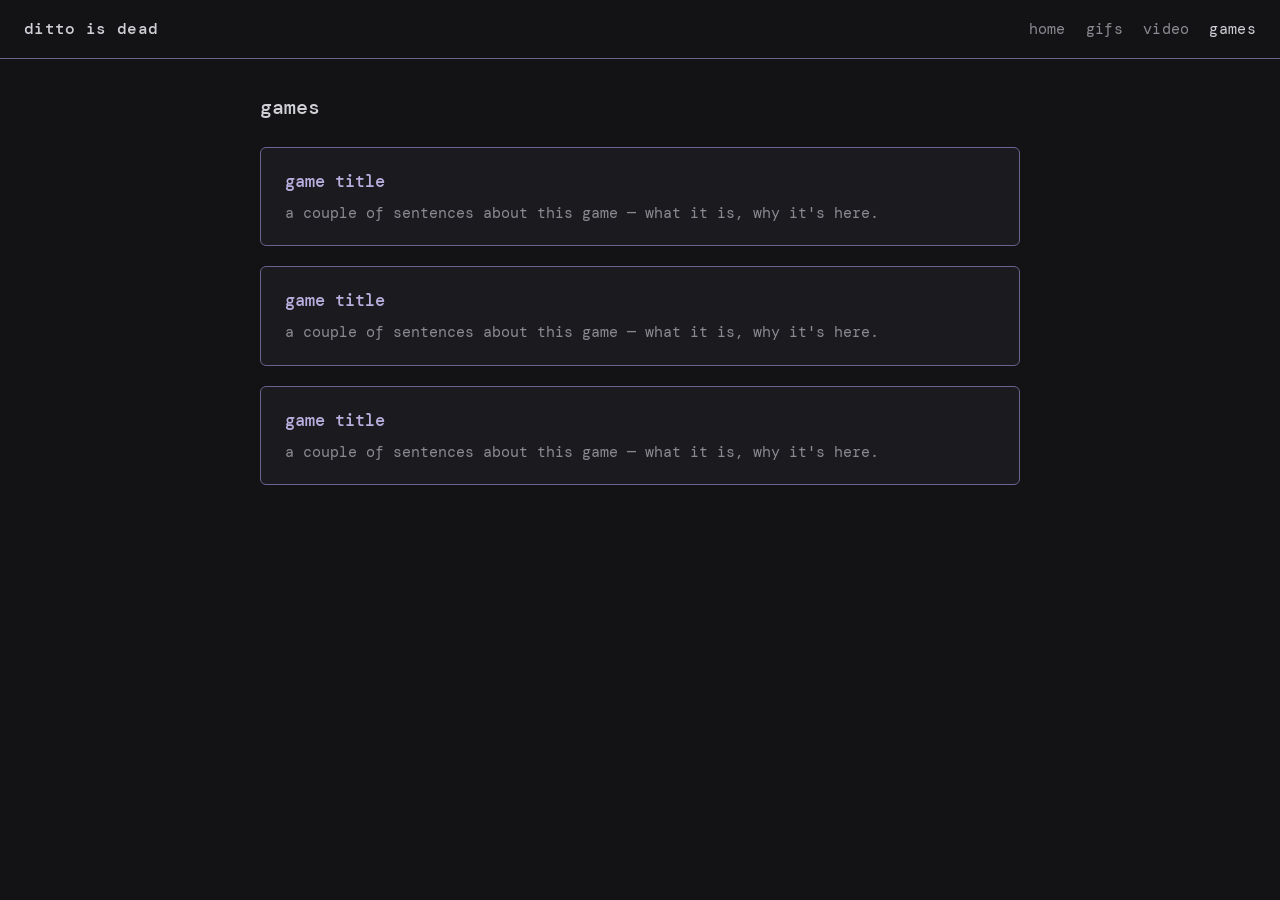
==== games.html @ 66c619e5 "upload website" ====
<!DOCTYPE html>
<html lang="en">
<head>
  <meta charset="UTF-8">
  <meta name="viewport" content="width=device-width, initial-scale=1.0">
  <title>ditto is dead</title>
  <link rel="preconnect" href="https://fonts.googleapis.com">
  <link rel="preconnect" href="https://fonts.gstatic.com" crossorigin>
  <link href="https://fonts.googleapis.com/css2?family=DM+Mono:wght@300;400;500&display=swap" rel="stylesheet">
  <link rel="stylesheet" href="style.css">
</head>
<body>
  <header class="site-header">
    <a class="logo" href="index.html">
      ditto is dead
    </a>
    <nav class="nav">
      <a href="index.html">home</a>
      <a href="gifs.html">gifs</a>
      <a href="video.html">video</a>
      <a href="games.html" aria-current="page">games</a>
    </nav>
  </header>

  <main class="page">
    <div class="page-inner">
      <h1 class="page-title">games</h1>

      <div class="game-list">
        <!-- To add a game: copy one <article> block, set the link and text. -->
        <article class="game-item">
          <h2><a href="#">game title</a></h2>
          <p>a couple of sentences about this game — what it is, why it's here.</p>
        </article>

        <article class="game-item">
          <h2><a href="#">game title</a></h2>
          <p>a couple of sentences about this game — what it is, why it's here.</p>
        </article>

        <article class="game-item">
          <h2><a href="#">game title</a></h2>
          <p>a couple of sentences about this game — what it is, why it's here.</p>
        </article>
      </div>
    </div>
  </main>
</body>
</html>
---- style.css ----
/* ---- Theme ---- */
:root {
  --bg:        #131316;   /* near-black background */
  --panel:     #1b1b1f;   /* slightly lifted surface */
  --text:      #cfcfd6;   /* light grey text */
  --text-dim:  #8a8a92;   /* secondary grey */
  --border:    #6f6291;   /* muted purple edges */
  --border-soft: #3a3550; /* quieter purple for inner lines */
  --link:      #b9aede;   /* desaturated purple for links */
}

* { box-sizing: border-box; }

html { -webkit-text-size-adjust: 100%; }

body {
  margin: 0;
  min-height: 100vh;
  display: flex;
  flex-direction: column;
  background: var(--bg);
  color: var(--text);
  font-family: "DM Mono", ui-monospace, "SF Mono", Menlo, Consolas, monospace;
  font-size: 16px;
  line-height: 1.6;
}

/* ---- Header / logo ---- */
.site-header {
  display: flex;
  align-items: center;
  justify-content: space-between;
  gap: 1rem;
  padding: 1rem 1.5rem;
  border-bottom: 1px solid var(--border);
}

.logo {
  color: var(--text);
  font-weight: 500;
  letter-spacing: 0.02em;
  text-decoration: none;
}

.logo:hover { text-decoration: none; }

.logo img {
  display: block;
  height: 40px;
  width: auto;
}

.nav {
  display: flex;
  gap: 1.25rem;
  font-size: 0.95rem;
}

.nav a {
  color: var(--text-dim);
  text-decoration: none;
  letter-spacing: 0.02em;
}

.nav a:hover,
.nav a:focus,
.nav a[aria-current="page"] {
  color: var(--text);
}

/* ---- Front page: centered box ---- */
.center-wrap {
  flex: 1;
  display: flex;
  align-items: center;
  justify-content: center;
  padding: 2rem 1.5rem;
}

.card {
  width: 100%;
  max-width: 460px;
  background: var(--panel);
  border: 1px solid var(--border);
  border-radius: 6px;
  padding: 2rem 2.25rem;
}

.card h1 {
  margin: 0 0 0.75rem;
  font-size: 1.5rem;
  font-weight: 500;
  color: var(--text);
}

.card p {
  margin: 0 0 1.25rem;
  color: var(--text-dim);
}

.contact {
  margin: 0 0 1.5rem;
  padding: 0;
  list-style: none;
}

.contact li {
  margin: 0 0 0.4rem;
}

.contact .label {
  display: inline-block;
  width: 5.5rem;
  color: var(--text-dim);
}

.links {
  display: flex;
  flex-wrap: wrap;
  gap: 0.75rem 1.25rem;
  margin: 0;
  padding-top: 1.25rem;
  border-top: 1px solid var(--border-soft);
}

a, .links a {
  color: var(--link);
  text-decoration: none;
}

a:hover, a:focus { text-decoration: underline; }

/* ---- Gallery page ---- */
.gallery-main {
  flex: 1;
  padding: 1.5rem;
  overflow-y: auto;
}

.grid {
  display: grid;
  grid-template-columns: repeat(auto-fill, minmax(180px, 1fr));
  gap: 1rem;
}

.grid figure {
  margin: 0;
  border: 1px solid var(--border);
  border-radius: 6px;
  overflow: hidden;
  background: var(--panel);
}

.grid img {
  display: block;
  width: 100%;
  height: 180px;
  object-fit: cover;
}

/* ---- Accessibility / motion ---- */
a:focus-visible,
.nav a:focus-visible {
  outline: 2px solid var(--link);
  outline-offset: 2px;
}

@media (prefers-reduced-motion: reduce) {
  * { scroll-behavior: auto; }
}

/* ---- Small screens ---- */
@media (max-width: 480px) {
  .card { padding: 1.5rem 1.5rem; }
  .grid { grid-template-columns: repeat(auto-fill, minmax(140px, 1fr)); }
}

/* ---- Lightbox (pure CSS, uses :target) ---- */
.grid a { display: block; }

.lightbox {
  position: fixed;
  inset: 0;
  z-index: 20;
  display: none;
  align-items: center;
  justify-content: center;
  padding: 2.5rem;
  background: rgba(10, 10, 12, 0.92);
  cursor: zoom-out;
}

.lightbox:target { display: flex; }

.lightbox img {
  max-width: 100%;
  max-height: 100%;
  width: auto;
  height: auto;
  object-fit: contain;        /* full image, never cropped */
  border: 1px solid var(--border);
  background: var(--panel);
}

.lightbox .close {
  position: absolute;
  top: 1rem;
  right: 1.25rem;
  font-size: 1.75rem;
  line-height: 1;
  color: var(--text-dim);
  text-decoration: none;
}

.lightbox .close:hover { color: var(--text); }

/* ---- Content pages (video, games) ---- */
.page {
  flex: 1;
  padding: 2rem 1.5rem;
  overflow-y: auto;
}

.page-inner {
  max-width: 760px;
  margin: 0 auto;
}

.page-title {
  margin: 0 0 1.5rem;
  font-size: 1.25rem;
  font-weight: 500;
  color: var(--text);
}

/* ---- Video page ---- */
.video-list {
  display: flex;
  flex-direction: column;
  gap: 2rem;
}

.video-frame {
  position: relative;
  aspect-ratio: 16 / 9;
  border: 1px solid var(--border);
  border-radius: 6px;
  overflow: hidden;
  background: var(--panel);
}

.video-frame iframe {
  position: absolute;
  inset: 0;
  width: 100%;
  height: 100%;
  border: 0;
}

.video-item h2 {
  margin: 0.75rem 0 0;
  font-size: 1rem;
  font-weight: 500;
  color: var(--text);
}

.video-item p {
  margin: 0.25rem 0 0;
  color: var(--text-dim);
  font-size: 0.95rem;
}

/* ---- Games page ---- */
.game-list {
  display: flex;
  flex-direction: column;
  gap: 1.25rem;
}

.game-item {
  border: 1px solid var(--border);
  border-radius: 6px;
  background: var(--panel);
  padding: 1.25rem 1.5rem;
}

.game-item h2 {
  margin: 0 0 0.4rem;
  font-size: 1.05rem;
  font-weight: 500;
}

.game-item h2 a { color: var(--link); }

.game-item p {
  margin: 0;
  color: var(--text-dim);
  font-size: 0.95rem;
}
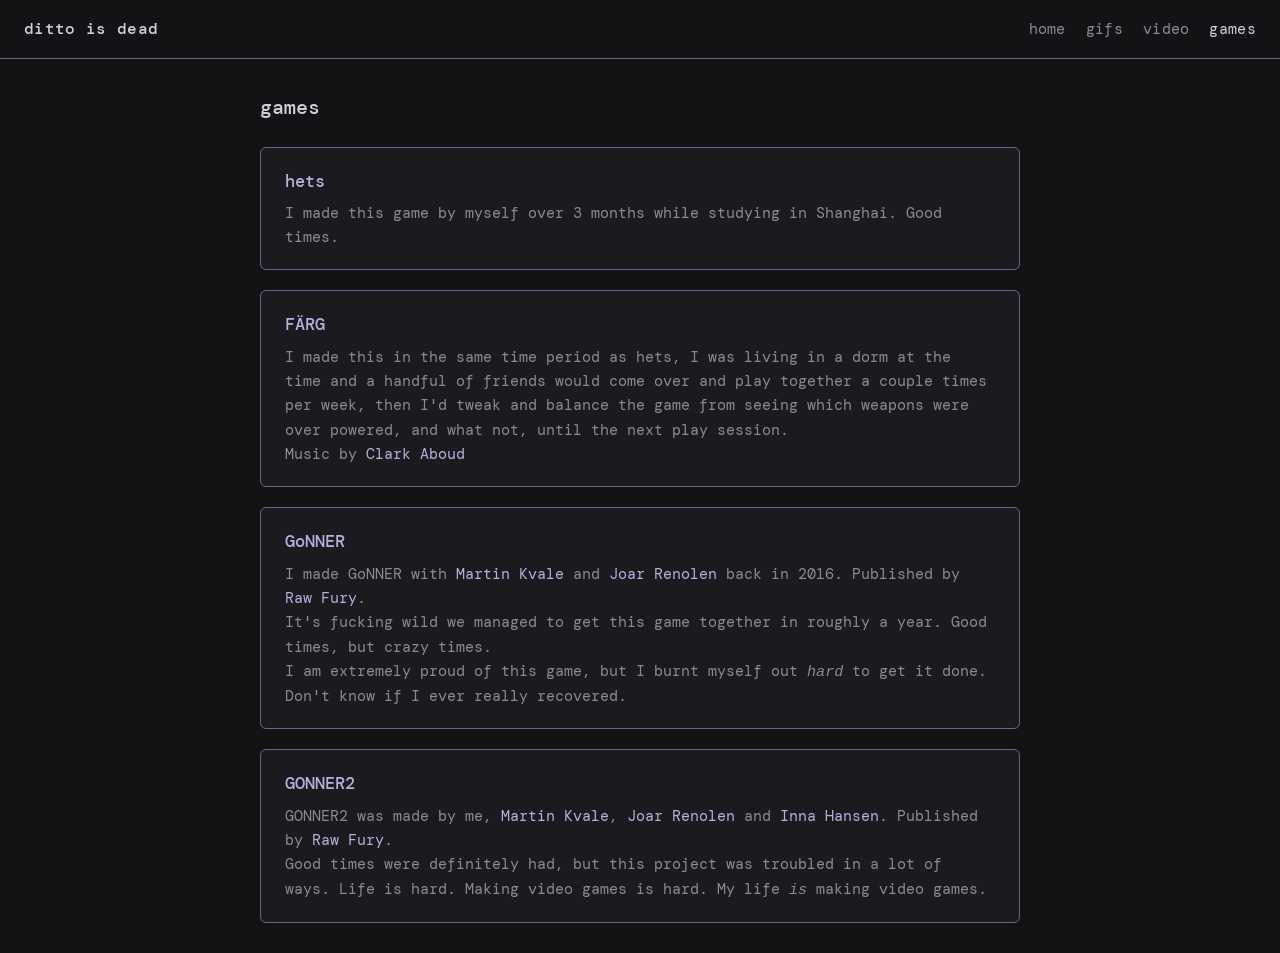
==== commit d8222341: "update video embed" ====
--- a/games.html
+++ b/games.html
@@ -28,20 +28,31 @@
 
       <div class="game-list">
         <!-- To add a game: copy one <article> block, set the link and text. -->
+
         <article class="game-item">
-          <h2><a href="#">game title</a></h2>
-          <p>a couple of sentences about this game — what it is, why it's here.</p>
+          <h2><a href="https://ditto.itch.io/hets">hets</a></h2>
+          <p>I made this game by myself over 3 months while studying in Shanghai. Good times.</p>
         </article>
 
         <article class="game-item">
-          <h2><a href="#">game title</a></h2>
-          <p>a couple of sentences about this game — what it is, why it's here.</p>
+          <h2><a href="https://ditto.itch.io/farg">FÄRG</a></h2>
+          <p>I made this in the same time period as hets, I was living in a dorm at the time and a handful of friends would come over and play together a couple times per week, then I'd tweak and balance the game from seeing which weapons were over powered, and what not, until the next play session.</p>
+          <p>Music by <a href="https://clarkaboud.com/">Clark Aboud</a></p>
         </article>
 
         <article class="game-item">
-          <h2><a href="#">game title</a></h2>
-          <p>a couple of sentences about this game — what it is, why it's here.</p>
+          <h2><a href="https://store.steampowered.com/app/437570/GoNNER/">GoNNER</a></h2>
+          <p>I made GoNNER with <a href="https://bsky.app/profile/lydmartin.bsky.social">Martin Kvale</a> and <a href="https://www.joarrenolen.com/">Joar Renolen</a> back in 2016. Published by <a href="https://rawfury.com/">Raw Fury</a>.</p>
+          <p>It's fucking wild we managed to get this game together in roughly a year. Good times, but crazy times.</p>
+          <p>I am extremely proud of this game, but I burnt myself out <i>hard</i> to get it done. Don't know if I ever really recovered.</p>
         </article>
+
+        <article class="game-item">
+          <h2><a href="https://store.steampowered.com/app/1117670/GONNER2/">GONNER2</a></h2>
+          <p>GONNER2 was made by me, <a href="https://bsky.app/profile/lydmartin.bsky.social">Martin Kvale</a>, <a href="https://www.joarrenolen.com/">Joar Renolen</a> and <a href="https://bsky.app/profile/innana.bsky.social">Inna Hansen</a>. Published by <a href="https://rawfury.com/">Raw Fury</a>.</p>
+          <p>Good times were definitely had, but this project was troubled in a lot of ways. Life is hard. Making video games is hard. My life <i>is</i> making video games.</p>
+        </article>
+
       </div>
     </div>
   </main>
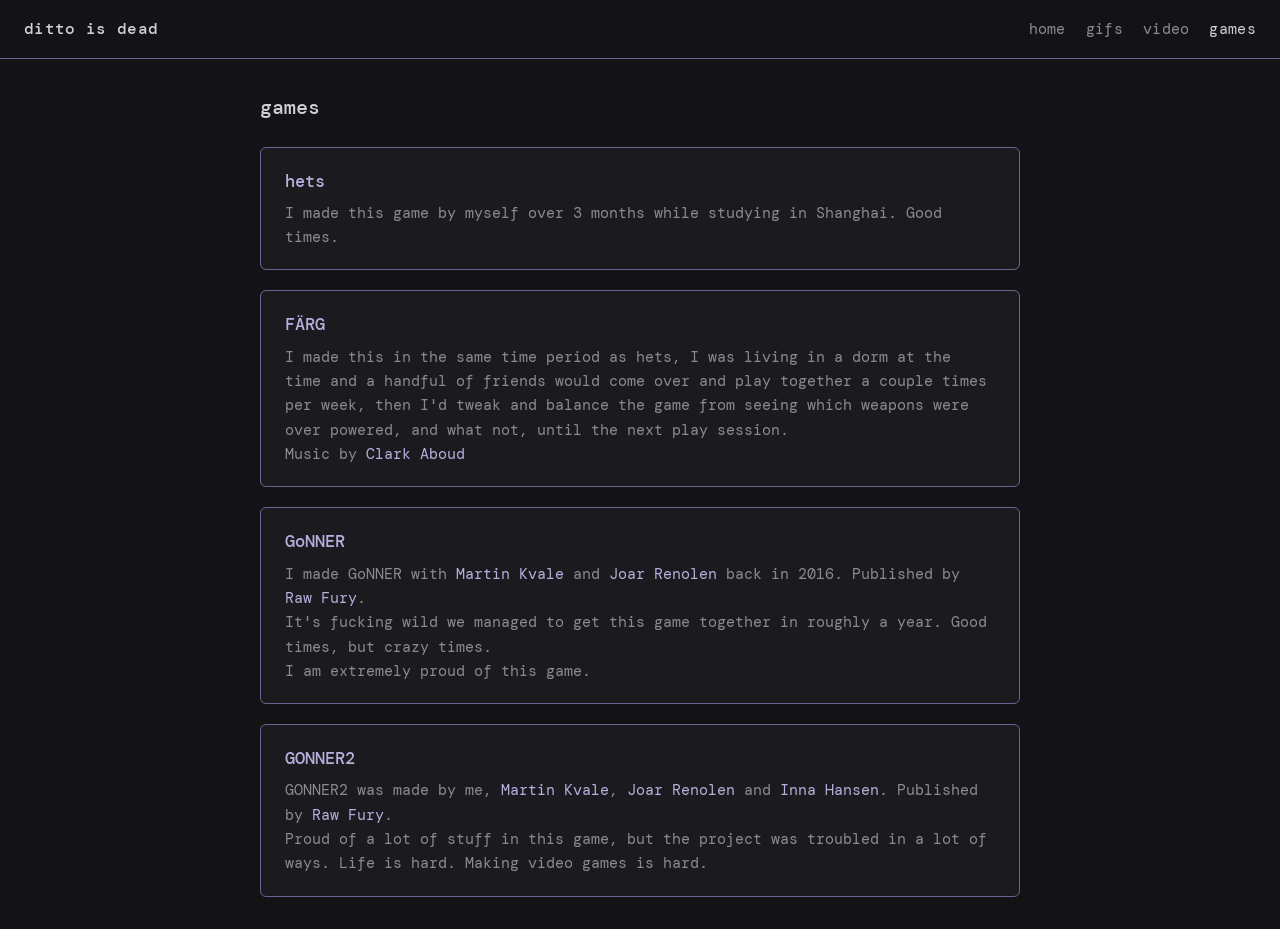
==== commit 79292b6f: "update games descriptions" ====
--- a/games.html
+++ b/games.html
@@ -44,13 +44,13 @@
           <h2><a href="https://store.steampowered.com/app/437570/GoNNER/">GoNNER</a></h2>
           <p>I made GoNNER with <a href="https://bsky.app/profile/lydmartin.bsky.social">Martin Kvale</a> and <a href="https://www.joarrenolen.com/">Joar Renolen</a> back in 2016. Published by <a href="https://rawfury.com/">Raw Fury</a>.</p>
           <p>It's fucking wild we managed to get this game together in roughly a year. Good times, but crazy times.</p>
-          <p>I am extremely proud of this game, but I burnt myself out <i>hard</i> to get it done. Don't know if I ever really recovered.</p>
+          <p>I am extremely proud of this game.</p>
         </article>
 
         <article class="game-item">
           <h2><a href="https://store.steampowered.com/app/1117670/GONNER2/">GONNER2</a></h2>
           <p>GONNER2 was made by me, <a href="https://bsky.app/profile/lydmartin.bsky.social">Martin Kvale</a>, <a href="https://www.joarrenolen.com/">Joar Renolen</a> and <a href="https://bsky.app/profile/innana.bsky.social">Inna Hansen</a>. Published by <a href="https://rawfury.com/">Raw Fury</a>.</p>
-          <p>Good times were definitely had, but this project was troubled in a lot of ways. Life is hard. Making video games is hard. My life <i>is</i> making video games.</p>
+          <p>Proud of a lot of stuff in this game, but the project was troubled in a lot of ways. Life is hard. Making video games is hard.</p>
         </article>
 
       </div>
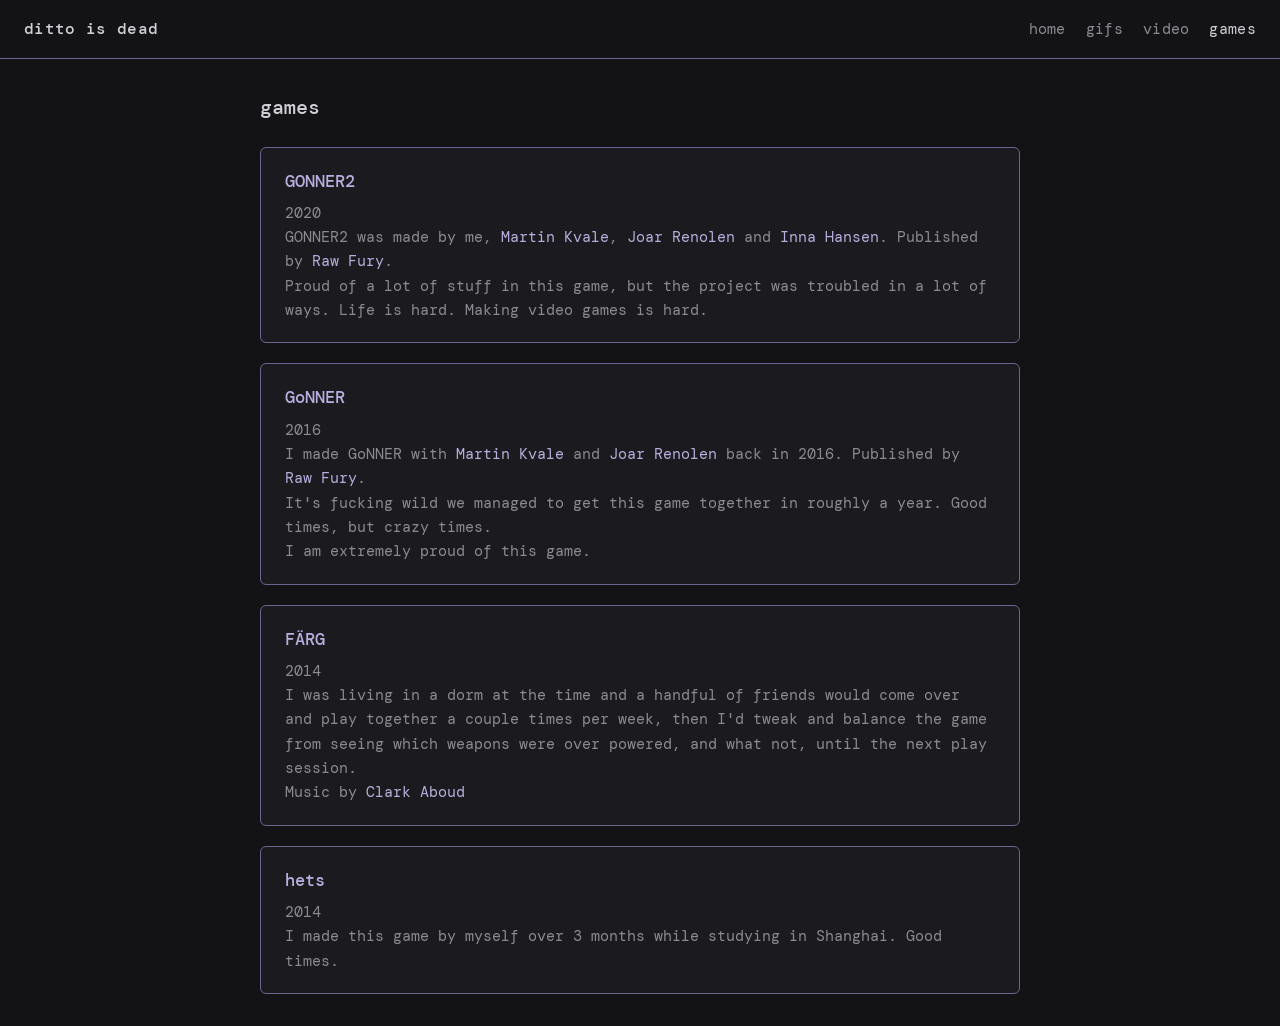
==== commit 0a7e8373: "update games descriptions" ====
--- a/games.html
+++ b/games.html
@@ -30,27 +30,28 @@
         <!-- To add a game: copy one <article> block, set the link and text. -->
 
         <article class="game-item">
-          <h2><a href="https://ditto.itch.io/hets">hets</a></h2>
-          <p>I made this game by myself over 3 months while studying in Shanghai. Good times.</p>
+          <h2><a href="https://store.steampowered.com/app/1117670/GONNER2/">GONNER2</a></h2>
+          <p>2020</p>
+          <p>GONNER2 was made by me, <a href="https://bsky.app/profile/lydmartin.bsky.social">Martin Kvale</a>, <a href="https://www.joarrenolen.com/">Joar Renolen</a> and <a href="https://bsky.app/profile/innana.bsky.social">Inna Hansen</a>. Published by <a href="https://rawfury.com/">Raw Fury</a>.</p>
+          <p>Proud of a lot of stuff in this game, but the project was troubled in a lot of ways. Life is hard. Making video games is hard.</p>
         </article>
-
-        <article class="game-item">
-          <h2><a href="https://ditto.itch.io/farg">FÄRG</a></h2>
-          <p>I made this in the same time period as hets, I was living in a dorm at the time and a handful of friends would come over and play together a couple times per week, then I'd tweak and balance the game from seeing which weapons were over powered, and what not, until the next play session.</p>
-          <p>Music by <a href="https://clarkaboud.com/">Clark Aboud</a></p>
-        </article>
-
         <article class="game-item">
           <h2><a href="https://store.steampowered.com/app/437570/GoNNER/">GoNNER</a></h2>
+          <p>2016</p>
           <p>I made GoNNER with <a href="https://bsky.app/profile/lydmartin.bsky.social">Martin Kvale</a> and <a href="https://www.joarrenolen.com/">Joar Renolen</a> back in 2016. Published by <a href="https://rawfury.com/">Raw Fury</a>.</p>
           <p>It's fucking wild we managed to get this game together in roughly a year. Good times, but crazy times.</p>
           <p>I am extremely proud of this game.</p>
         </article>
-
         <article class="game-item">
-          <h2><a href="https://store.steampowered.com/app/1117670/GONNER2/">GONNER2</a></h2>
-          <p>GONNER2 was made by me, <a href="https://bsky.app/profile/lydmartin.bsky.social">Martin Kvale</a>, <a href="https://www.joarrenolen.com/">Joar Renolen</a> and <a href="https://bsky.app/profile/innana.bsky.social">Inna Hansen</a>. Published by <a href="https://rawfury.com/">Raw Fury</a>.</p>
-          <p>Proud of a lot of stuff in this game, but the project was troubled in a lot of ways. Life is hard. Making video games is hard.</p>
+          <h2><a href="https://ditto.itch.io/farg">FÄRG</a></h2>
+          <p>2014</p>
+          <p>I was living in a dorm at the time and a handful of friends would come over and play together a couple times per week, then I'd tweak and balance the game from seeing which weapons were over powered, and what not, until the next play session.</p>
+          <p>Music by <a href="https://clarkaboud.com/">Clark Aboud</a></p>
+        </article>
+        <article class="game-item">
+          <h2><a href="https://ditto.itch.io/hets">hets</a></h2>
+          <p>2014</p>
+          <p>I made this game by myself over 3 months while studying in Shanghai. Good times.</p>
         </article>
 
       </div>
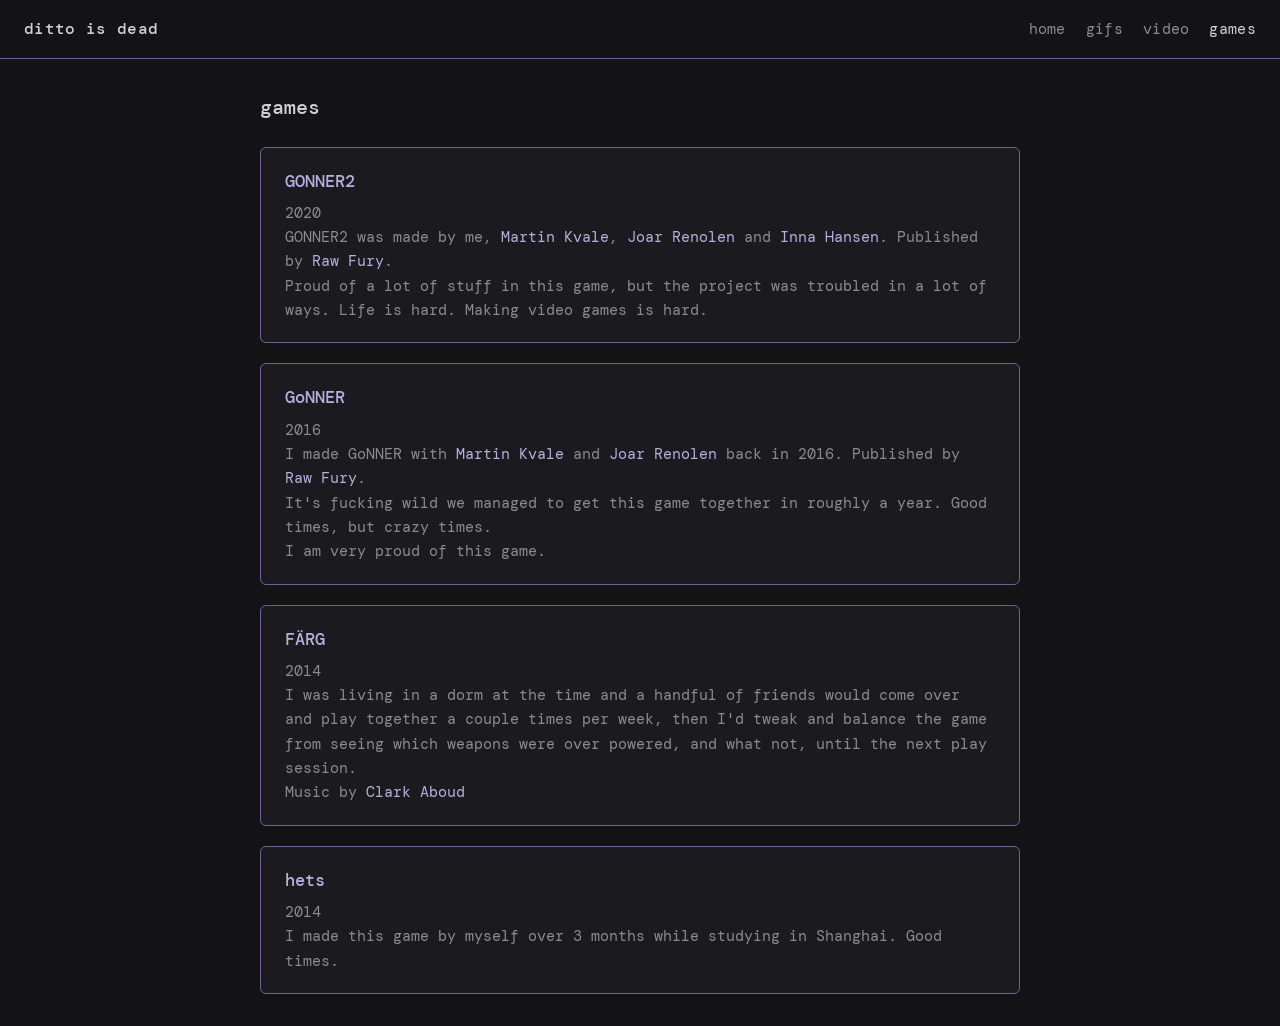
==== commit dc466daf: "added gifs" ====
--- a/games.html
+++ b/games.html
@@ -40,7 +40,7 @@
           <p>2016</p>
           <p>I made GoNNER with <a href="https://bsky.app/profile/lydmartin.bsky.social">Martin Kvale</a> and <a href="https://www.joarrenolen.com/">Joar Renolen</a> back in 2016. Published by <a href="https://rawfury.com/">Raw Fury</a>.</p>
           <p>It's fucking wild we managed to get this game together in roughly a year. Good times, but crazy times.</p>
-          <p>I am extremely proud of this game.</p>
+          <p>I am very proud of this game.</p>
         </article>
         <article class="game-item">
           <h2><a href="https://ditto.itch.io/farg">FÄRG</a></h2>
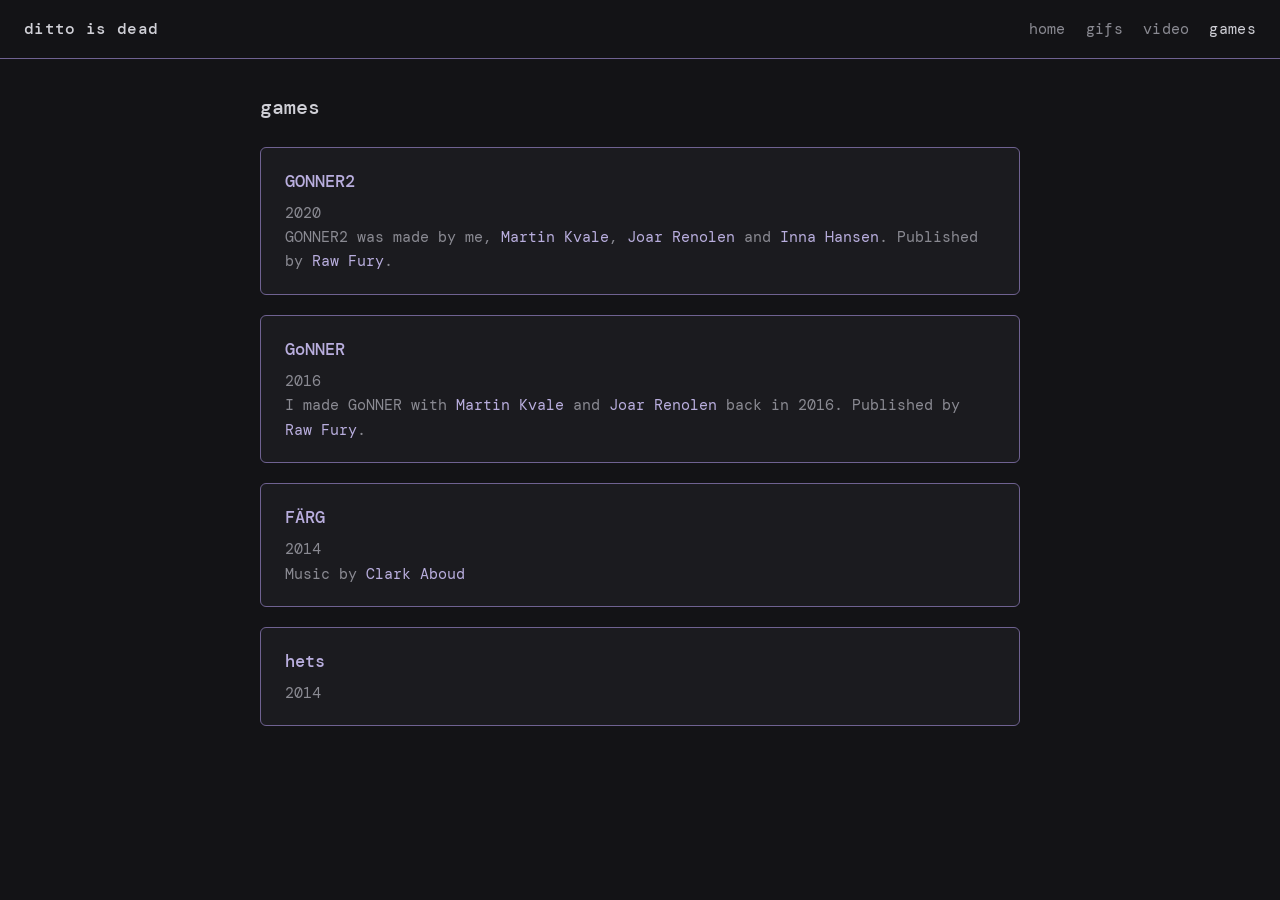
==== commit 44cbff20: "removed excess text" ====
--- a/games.html
+++ b/games.html
@@ -33,25 +33,20 @@
           <h2><a href="https://store.steampowered.com/app/1117670/GONNER2/">GONNER2</a></h2>
           <p>2020</p>
           <p>GONNER2 was made by me, <a href="https://bsky.app/profile/lydmartin.bsky.social">Martin Kvale</a>, <a href="https://www.joarrenolen.com/">Joar Renolen</a> and <a href="https://bsky.app/profile/innana.bsky.social">Inna Hansen</a>. Published by <a href="https://rawfury.com/">Raw Fury</a>.</p>
-          <p>Proud of a lot of stuff in this game, but the project was troubled in a lot of ways. Life is hard. Making video games is hard.</p>
         </article>
         <article class="game-item">
           <h2><a href="https://store.steampowered.com/app/437570/GoNNER/">GoNNER</a></h2>
           <p>2016</p>
           <p>I made GoNNER with <a href="https://bsky.app/profile/lydmartin.bsky.social">Martin Kvale</a> and <a href="https://www.joarrenolen.com/">Joar Renolen</a> back in 2016. Published by <a href="https://rawfury.com/">Raw Fury</a>.</p>
-          <p>It's fucking wild we managed to get this game together in roughly a year. Good times, but crazy times.</p>
-          <p>I am very proud of this game.</p>
         </article>
         <article class="game-item">
           <h2><a href="https://ditto.itch.io/farg">FÄRG</a></h2>
           <p>2014</p>
-          <p>I was living in a dorm at the time and a handful of friends would come over and play together a couple times per week, then I'd tweak and balance the game from seeing which weapons were over powered, and what not, until the next play session.</p>
           <p>Music by <a href="https://clarkaboud.com/">Clark Aboud</a></p>
         </article>
         <article class="game-item">
           <h2><a href="https://ditto.itch.io/hets">hets</a></h2>
           <p>2014</p>
-          <p>I made this game by myself over 3 months while studying in Shanghai. Good times.</p>
         </article>
 
       </div>
--- a/style.css
+++ b/style.css
@@ -139,7 +139,8 @@
 
 .grid {
   display: grid;
-  grid-template-columns: repeat(auto-fill, minmax(180px, 1fr));
+  /* >=180px per tile, but never more than 4 per row (the 5rem = 5 gaps of 1rem) */
+  grid-template-columns: repeat(auto-fill, minmax(max(180px, (100% - 5rem) / 4), 1fr));
   gap: 1rem;
 }
 
@@ -154,9 +155,93 @@
 .grid img {
   display: block;
   width: 100%;
-  height: 180px;
+  aspect-ratio: 1 / 1;
+  height: auto;
   object-fit: cover;
 }
+
+/* ---- Site lightbox (lightbox.js) ----
+   The gif viewer on both the home grid and the gifs page. The older
+   radio-driven .lightbox further down is only the no-JavaScript fallback. */
+#lightbox {
+  position: fixed;
+  inset: 0;
+  z-index: 50;
+  display: flex;
+  align-items: center;
+  justify-content: center;
+  background: rgba(10, 10, 12, 0.92);
+  cursor: zoom-out;
+}
+
+#lightbox[hidden] { display: none; }
+
+#lb-fig {
+  margin: 0;
+  display: flex;
+  flex-direction: column;
+  align-items: center;
+  cursor: default;
+}
+
+/* the gif's filename, above the image */
+#lb-name {
+  margin-bottom: 0.6rem;
+  color: var(--text);
+  font-size: 0.95rem;
+  text-align: center;
+}
+
+#lb-img {
+  display: block;
+  border: 1px solid var(--border);
+  background: var(--panel);
+  image-rendering: pixelated;      /* hard pixels when enlarged */
+  image-rendering: crisp-edges;
+}
+
+#lb-cap {
+  margin-top: 0.85rem;
+  max-width: 60ch;
+  color: var(--text-dim);
+  font-size: 0.95rem;
+  text-align: center;
+}
+
+#lb-cap:empty { display: none; }
+
+#lightbox button {
+  position: absolute;
+  z-index: 2;
+  padding: 0.5rem 0.75rem;
+  background: none;
+  border: 0;
+  font: inherit;
+  line-height: 1;
+  color: var(--text-dim);
+  cursor: pointer;
+  user-select: none;
+}
+
+#lightbox button:hover { color: var(--text); }
+#lightbox button[hidden] { display: none; }
+
+#lightbox .lb-close {
+  top: 1rem;
+  right: 1.25rem;
+  padding: 0;
+  font-size: 1.75rem;
+}
+
+#lightbox .lb-prev,
+#lightbox .lb-next {
+  top: 50%;
+  transform: translateY(-50%);
+  font-size: 2.5rem;
+}
+
+#lightbox .lb-prev { left: 0.75rem; }
+#lightbox .lb-next { right: 0.75rem; }
 
 /* ---- Accessibility / motion ---- */
 a:focus-visible,
@@ -175,44 +260,109 @@
   .grid { grid-template-columns: repeat(auto-fill, minmax(140px, 1fr)); }
 }
 
-/* ---- Lightbox (pure CSS, uses :target) ---- */
-.grid a { display: block; }
+/* ---- Lightbox (pure CSS, radio-driven so scroll position is kept) ---- */
+.grid label { display: block; cursor: pointer; }
+
+/* hidden radios that drive which lightbox (if any) is open.
+   position:fixed keeps them in the viewport, so clicking a thumbnail
+   never scrolls the page to reach an off-screen radio. */
+.lb-toggle {
+  position: fixed;
+  top: 0;
+  left: 0;
+  width: 1px;
+  height: 1px;
+  opacity: 0;
+  pointer-events: none;
+}
 
 .lightbox {
   position: fixed;
   inset: 0;
   z-index: 20;
   display: none;
+  flex-direction: column;
   align-items: center;
   justify-content: center;
-  padding: 2.5rem;
+  padding: 2.5rem 1.5rem;
   background: rgba(10, 10, 12, 0.92);
+}
+
+/* a checked radio reveals the lightbox immediately after it */
+.lb-toggle:checked + .lightbox { display: flex; }
+
+/* full-area click target behind the image closes the lightbox */
+.lightbox .backdrop {
+  position: absolute;
+  inset: 0;
+  z-index: 0;
   cursor: zoom-out;
 }
 
-.lightbox:target { display: flex; }
-
-.lightbox img {
+.lightbox .shot {
+  position: relative;
+  z-index: 1;
+  margin: 0;
+  display: flex;
+  flex-direction: column;
+  align-items: center;
   max-width: 100%;
   max-height: 100%;
+}
+
+.lightbox .shot img {
+  max-width: 100%;
+  max-height: 80vh;
   width: auto;
   height: auto;
   object-fit: contain;        /* full image, never cropped */
   border: 1px solid var(--border);
   background: var(--panel);
 }
+
+.lightbox figcaption {
+  margin-top: 0.85rem;
+  max-width: 60ch;
+  color: var(--text-dim);
+  font-size: 0.95rem;
+  text-align: center;
+}
+
+.lightbox figcaption:empty { display: none; }   /* no caption -> no empty gap */
 
 .lightbox .close {
   position: absolute;
   top: 1rem;
   right: 1.25rem;
+  z-index: 2;
   font-size: 1.75rem;
   line-height: 1;
   color: var(--text-dim);
-  text-decoration: none;
+  cursor: pointer;
 }
 
 .lightbox .close:hover { color: var(--text); }
+
+/* previous / next controls */
+.lightbox .lb-prev,
+.lightbox .lb-next {
+  position: absolute;
+  top: 50%;
+  transform: translateY(-50%);
+  z-index: 2;
+  padding: 0.5rem 0.75rem;
+  font-size: 2.5rem;
+  line-height: 1;
+  color: var(--text-dim);
+  cursor: pointer;
+  user-select: none;
+}
+
+.lightbox .lb-prev { left: 0.75rem; }
+.lightbox .lb-next { right: 0.75rem; }
+
+.lightbox .lb-prev:hover,
+.lightbox .lb-next:hover { color: var(--text); }
 
 /* ---- Content pages (video, games) ---- */
 .page {
